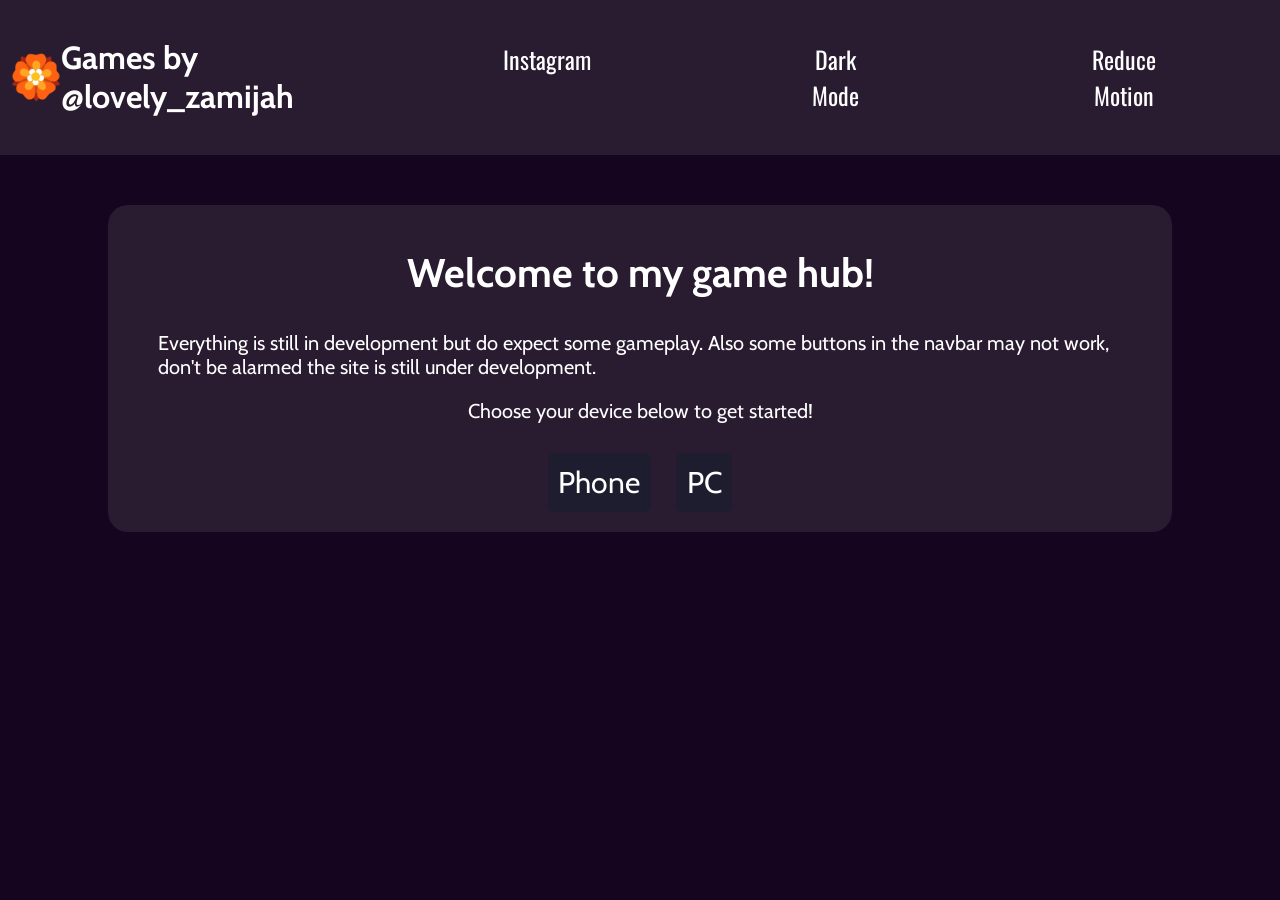
==== index.html @ fb01799e "Update website ui" ====
<!DOCTYPE html>
<html lang="en">
  <head>
    <meta charset="UTF-8" />
    <meta name="viewport" content="width=device-width">
    <title>Games by @lovely_zamijah</title>
    <link rel="icon" href="./assets/icon.png">
    <link href="style.css" rel="stylesheet" type="text/css" />
  </head>

  <body>
    <!-- header row with logo -->
     <header>
        <div class="header">
            <img id="tentacles" src="./assets/icon.png">
            <h1 class="header-text">Games by @lovely_zamijah</h1>
        </div>
        <div class="navbar">
            <ul>
            <!-- <li><a href="#stats">Stats</a></li> -->
            <li><a href="https://www.instagram.com/lovely_zamijah/">Instagram</a></li> 
            <li><button id="theme-button">Dark Mode</button></li>
            <li><button id="motion-button">Reduce Motion</button></li>
            </ul>
        </div>
     </header>

    <!-- background info about company -->
    <!-- <div id="description-container">
        <h2>Welcome to Deep Sea Funding!💰</h2>
        <p>The purpose of our company is to fund independent games. We've been in operation for 12 years.</p>
    </div> -->

    <!-- top games & other interesting stats -->
     <!-- <div id="stats" class="stats-wrapper"><h2>Stats</h2>
    <div class="stats-container">
        <div class="stats-card">
            <h3>Individual Contributions</h3>
            <p id="num-contributions">
            </p>
        </div>
        <div class="stats-card">
            <h3>Total Raised</h3>
            <p id="total-raised">
            </p>
        </div>
        <div class="stats-card">
            <h3>Total Number of Games</h3>
            <p id="num-games">
            </p>
        </div>
     </div>
    <div class="stats-container" id="top-games"> 
        <div class="stats-card" id="first-game">
            <h3>🥇 Top Funded Game</h3>
        </div>
        <div class="stats-card" id="second-game">
            <h3>🥈 Runner Up</h3>
        </div>
    </div>
    </div> -->

    <!-- list of games funded by Sea Monster -->
    <div id="games">
        <h2>Welcome to my game hub!</h2>
        <p>Everything is still in development but do expect some gameplay. Also some buttons in the navbar may not work, don't be alarmed the site is still under development.</p>
        <p>Choose your device below to get started!</p>
        <div id="button-container">
            <button id="mobile-btn">Phone</button>
            <button id="pc-btn">PC</button>
            <!-- <button id="all-btn">All</button> -->
        </div>
        <div id="games-container">

        </div>
    </div>

    <script type="module" src="index.js"></script>
  </body>
</html>
---- style.css ----
@import url('https://fonts.googleapis.com/css2?family=Cabin:wght@400;500;600;700&display=swap');
@import url('https://fonts.googleapis.com/css2?family=Oswald:wght@200..700&family=Pacifico&family=Press+Start+2P&display=swap');

header {
    display: flex;
    flex-direction: row;
    align-items: center;          /* Vertically centers navbar with the title */
    justify-content: space-between; /* Pushes title left, navbar right */
    background-color: var(--light-mode-background-color-2);    /* Move bg color here from .header */
    padding: 1%;
    margin: -10px -10px 0 -10px;  /* Keep your existing margin */
}

.header {
    display: flex;
    align-items: center;
}

/* Unify the look of links and buttons */
.navbar ul li a, 
.navbar ul li button {
    display: inline-block;
    padding: 10px 100px;           /* Adds the 'button' shape */
    text-decoration: none;
    color: white;
    background-color: var(--light-mode-background-color-2);       
    border: none;
    border-radius: 10px;
    cursor: pointer;
    font-family: 'Oswald', sans-serif;
    transition: 0.2s;
    font-size: 24px;
    align-items: center;
}

.navbar ul li button {
    color: white;
    transition-duration: .3s;
}


/* Add a hover effect for that 'clickable' feel */
.navbar ul li a:hover, 
.navbar ul li button:hover {
    background-color: #732f98;       /* Lighten or change color on hover */
    transform: scale(1.05);       /* Subtle pop effect */
}

/* Flexbox layout for the list container */
.navbar ul {
    display: flex;
    justify-content: center;      /* Centers the buttons */
    gap: 15px;                    /* Replaces margin to space items evenly */
    list-style-type: none;
    padding: 0;                   /* Removes default browser list padding */
    margin: 20px 0;
}

body {
    font-family: 'Cabin';
    background-color: var(--light-mode-background-color-1);
}

#tentacles {
    width: 50px;
}

.header h1 {
    color: white;
}

h2 {
    display: flex;
    color: white;
    justify-content: center;
    font-size: 40px;
}

#description-container {
    background-color: var(--light-mode-background-color-2);
    border-radius: 20px;
    padding: 10px 0px;
    margin: 30px 100px;
}

#description-container p {
    display: flex;
    color: white;
    justify-content: center;
    font-size: 20px;
}

#games p {
    display: flex;
    padding: 0px 50px;
    color: white;
    justify-content: center;
    font-size: 20px;
    /* max-width: 500px; */
}

#games {
    background-color: var(--light-mode-background-color-2);
    border-radius: 20px;
    padding: 10px 0px;
    margin: 50px 100px;
}

.stats-wrapper {
    background-color: var(--light-mode-background-color-2);
    border-radius: 20px;
    padding: 10px 0px;
    margin: 30px 200px;
}

.stats-container {
    display: flex;
    flex-wrap: wrap;        /* Keep this! */
    justify-content: center; /* This centers your cards nicely */
    gap: 20px;               /* Use gap instead of margin for spacing */
    background-color: var(--light-mode-background-color-2);
    padding: 20px;
    margin: 0 auto;         /* Centers the container on the page */
    max-width: 900px;      /* Prevents it from getting too wide */
}

.stats-card {
    background-color: var(--light-mode-background-color-3); /* Changed to contrast with the container */
    border-radius: 20px;
    padding: 20px;
    flex: 1 1 200px;        /* The "magic" flex property */
    max-width: 350px;       /* Prevents cards from getting huge */
    text-align: center;
    box-shadow: 0 0 15px rgba(0,0,0,0.2);
}

.stats-card h3, .stats-card p {
    color: white;
}

#num-contributions, #total-raised, #num-games {
    font-size: 50px;
}

#games-container {
    display: flex;
    flex-wrap: wrap;
    justify-content: space-around;
}

.game-img {
    width: 100%;
    border-radius: 5px;
    box-shadow: 0 0 10px #FFFFFF;
}

.game-card {
    color: white;
    display: flex;
    flex-wrap: wrap;
    justify-content: space-around;
    background-color: #12161d;
    padding: 5% 5%;
    margin: 1%;
    width: 400px;
    text-align: center;
    border-radius: 7px;
    transition-duration: .3s;
}

.game-card:hover {
    cursor: pointer;
    box-shadow: 0 0 30px rgb(240, 231, 137);
}

#button-container {
    text-align: center;
}

#button-container button {
    background-color: #1d1d2f;
    cursor: pointer;
    font-family: 'Cabin';
    border: none;
    color: white;
    padding: 1%;
    margin: 1%;
    border-radius: 7px;
    transition-duration: .3s;
    font-size: 30px;
}

#button-container button:hover {
    cursor: pointer;
    box-shadow: 0 0 30px rgb(240, 231, 137);
}

/* ==========================================
   INDIVIDUAL GAME CARD THEMES
   ========================================== */

/* Alien: 2D Theme (Sci-Fi / Minimal) */
.game-card.alien-theme {
    background: #111a24;
    border: 2px dashed #00ffcc;
    color: #e0e0e0;
}

.game-card.alien-theme:hover {
    cursor: pointer;
    box-shadow: 0 4px 30px rgba(0, 255, 204, 0.822);
}

.game-card.alien-theme h3 {
    font-family: 'Press Start 2P', monospace; /* Uses your retro arcade font */
    color: #00ffcc;
}

.game-card.alien-theme p {
    font-family: Tahoma, sans-serif;
    font-weight: bold;
    /* line-height: 1.6; */
}

/* Pong Theme (Retro Arcade Red) */
.game-card.pong-theme {
    background: #1a0505;
    border: 3px dashed #ff3333;
    color: #ffffff;
}
.game-card.pong-theme:hover {
    cursor: pointer;
    box-shadow: 0 4px 30px rgba(255, 51, 51, 0.744);
}
.game-card.pong-theme h3 {
    font-family: 'Press Start 2P', monospace; /* Uses your retro arcade font */
    color: #ff3333;
    text-transform: uppercase;
}
.game-card.pong-theme p {
    font-family: Tahoma, sans-serif;
    font-weight: bold;
    /* line-height: 1.6; */
}

/* Battleship Theme (Retro Arcade Blue) */
.game-card.battleship-theme {
    background: #1c2fae;
    border: 3px dashed #ff3333;
    color: #ffffff;
}
.game-card.battleship-theme:hover {
    cursor: pointer;
    box-shadow: 0 4px 30px rgba(255, 51, 51, 0.759);
}
.game-card.battleship-theme h3 {
    font-family: 'Press Start 2P', monospace; /* Uses your retro arcade font */
    color: #ff3333;
    text-transform: uppercase;
}
.game-card.battleship-theme p {
    font-family: Tahoma, sans-serif;
    font-weight: bold;
}

/* Stories Theme (Romantic Girly Pink) */
.game-card.stories-theme {
    background: #ff1493;
    border: 5px solid #ff69b4;
    color: #4a4a4a;
    border-radius: 20px; /* Softer, rounder corners for the story app */
}
.game-card.stories-theme:hover {
    cursor: pointer;
    box-shadow: 0 4px 30px rgba(255, 105, 180, 0.775);
}
.game-card.stories-theme h3 {
    font-family: 'Pacifico', cursive;
    font-size: 30px;
    line-height: .1;
    color: #fff0f5;
}
.game-card.stories-theme p {
    font-family: Tahoma, sans-serif;
    font-weight: bold;
}

:root {
    --dark-mode-background-color-3: #4a2f58;
    --light-mode-background-color-1: #15051e;
    --light-mode-background-color-2: #291b30;
    --light-mode-background-color-3: #24182a;
}
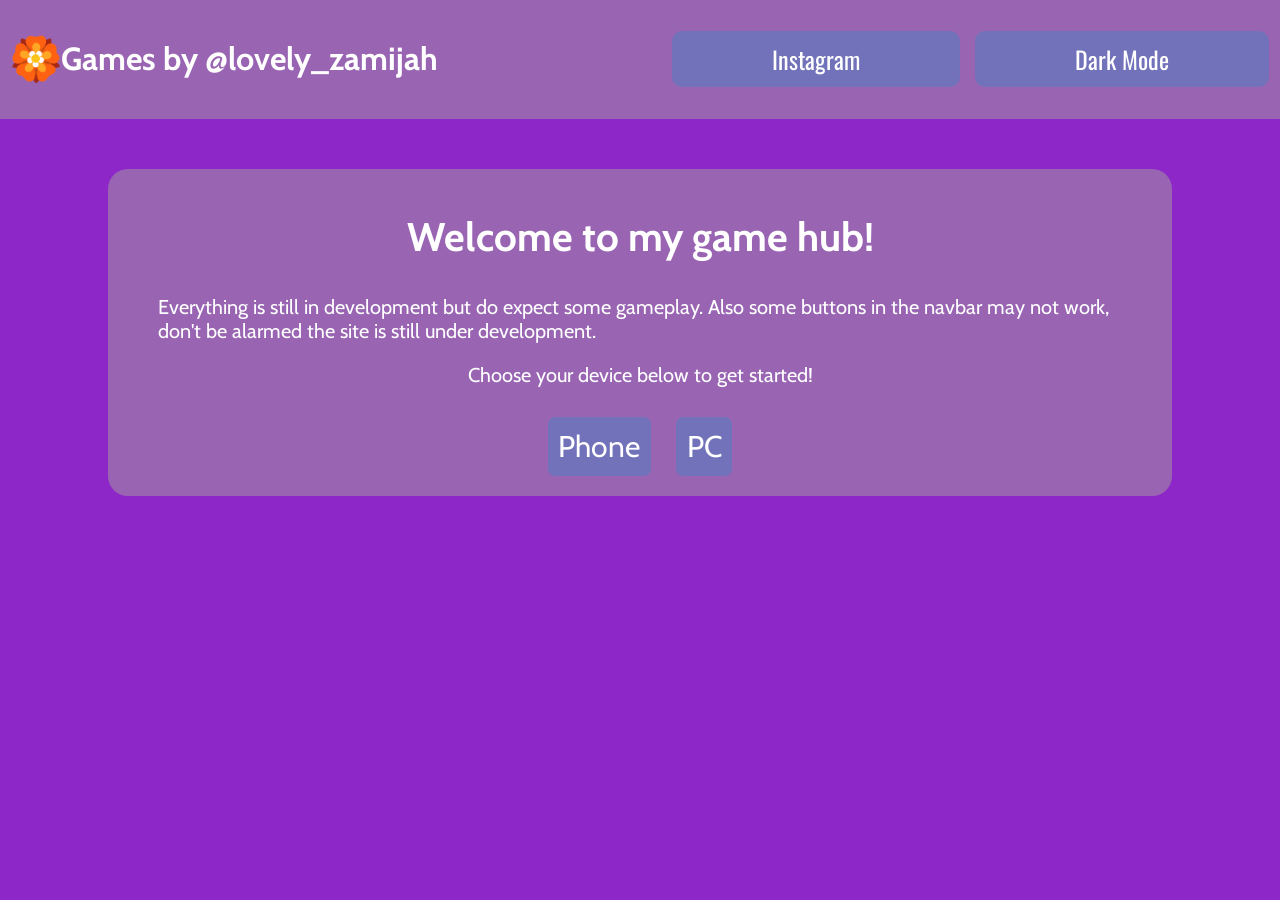
==== commit f7f3af8e: "Implement dark mode" ====
--- a/index.html
+++ b/index.html
@@ -3,9 +3,12 @@
   <head>
     <meta charset="UTF-8" />
     <meta name="viewport" content="width=device-width">
+    <meta name="mobile-web-app-capable" content="yes">
+    <meta name="apple-mobile-web-app-status-bar-style" content="black-translucent">
     <title>Games by @lovely_zamijah</title>
     <link rel="icon" href="./assets/icon.png">
     <link href="style.css" rel="stylesheet" type="text/css" />
+    <link rel="manifest" href="manifest.json">
   </head>
 
   <body>
@@ -20,7 +23,7 @@
             <!-- <li><a href="#stats">Stats</a></li> -->
             <li><a href="https://www.instagram.com/lovely_zamijah/">Instagram</a></li> 
             <li><button id="theme-button">Dark Mode</button></li>
-            <li><button id="motion-button">Reduce Motion</button></li>
+            <!-- <li><button id="motion-button">Reduce Motion</button></li> -->
             </ul>
         </div>
      </header>
--- a/style.css
+++ b/style.css
@@ -11,6 +11,10 @@
     margin: -10px -10px 0 -10px;  /* Keep your existing margin */
 }
 
+.dark-mode header {
+    background-color: var(--dark-mode-background-color-2);
+}
+
 .header {
     display: flex;
     align-items: center;
@@ -23,7 +27,7 @@
     padding: 10px 100px;           /* Adds the 'button' shape */
     text-decoration: none;
     color: white;
-    background-color: var(--light-mode-background-color-2);       
+    background-color: var(--light-mode-buttons);       
     border: none;
     border-radius: 10px;
     cursor: pointer;
@@ -33,6 +37,11 @@
     align-items: center;
 }
 
+.dark-mode .navbar ul li a, 
+.dark-mode .navbar ul li button {
+    background-color: var(--dark-mode-background-color-3);       
+}
+
 .navbar ul li button {
     color: white;
     transition-duration: .3s;
@@ -42,7 +51,13 @@
 /* Add a hover effect for that 'clickable' feel */
 .navbar ul li a:hover, 
 .navbar ul li button:hover {
-    background-color: #732f98;       /* Lighten or change color on hover */
+    background-color: #5f5fb9;       /* Lighten or change color on hover */
+    transform: scale(1.05);       /* Subtle pop effect */
+}
+
+.dark-mode .navbar ul li a:hover, 
+.dark-mode .navbar ul li button:hover {
+    background-color: #401956;       /* Lighten or change color on hover */
     transform: scale(1.05);       /* Subtle pop effect */
 }
 
@@ -61,6 +76,10 @@
     background-color: var(--light-mode-background-color-1);
 }
 
+.dark-mode {
+    background-color: var(--dark-mode-background-color-1);
+}
+
 #tentacles {
     width: 50px;
 }
@@ -104,6 +123,10 @@
     border-radius: 20px;
     padding: 10px 0px;
     margin: 50px 100px;
+}
+
+.dark-mode #games {
+    background-color: var(--dark-mode-background-color-2);
 }
 
 .stats-wrapper {
@@ -154,7 +177,7 @@
     box-shadow: 0 0 10px #FFFFFF;
 }
 
-.game-card {
+/* .game-card {
     color: white;
     display: flex;
     flex-wrap: wrap;
@@ -166,6 +189,21 @@
     text-align: center;
     border-radius: 7px;
     transition-duration: .3s;
+} */
+.game-card {
+    color: white;
+    display: flex;
+    flex-direction: column; /* Organizes contents stacked neatly from top to bottom */
+    /* align-items: center; */
+    background-color: #12161d;
+    padding: 20px;          /* Switched from % to static padding for tighter mobile spacing */
+    margin: 15px 0px;      
+    width: 100%;            /* Force card to fill container width on mobile */
+    max-width: 400px;       /* PREVENTS the card from ever stretching larger than 400px on desktop */
+    /* text-align: center; */
+    border-radius: 7px;
+    transition-duration: .3s;
+    box-sizing: border-box; /* Ensures padding doesn't break the width calculations */
 }
 
 .game-card:hover {
@@ -178,7 +216,7 @@
 }
 
 #button-container button {
-    background-color: #1d1d2f;
+    background-color: var(--light-mode-buttons);
     cursor: pointer;
     font-family: 'Cabin';
     border: none;
@@ -190,9 +228,18 @@
     font-size: 30px;
 }
 
+.dark-mode #button-container button {
+    background-color: var(--dark-mode-buttons);
+}
+
 #button-container button:hover {
     cursor: pointer;
-    box-shadow: 0 0 30px rgb(240, 231, 137);
+    box-shadow: 0 0 30px rgb(149, 29, 213);
+}
+
+.dark-mode #button-container button:hover {
+    cursor: pointer;
+    box-shadow: 0 0 30px rgb(204, 137, 240);
 }
 
 /* ==========================================
@@ -283,11 +330,111 @@
 .game-card.stories-theme p {
     font-family: Tahoma, sans-serif;
     font-weight: bold;
+    line-height: 1.1;
+}
+
+/* ==========================================
+   MOBILE-FIRST RESPONSIVE BREAKPOINT
+   ========================================== */
+@media (max-width: 768px) {
+    
+    /* 1. Shrink Header Padding & Re-stack Content */
+    header {
+        flex-direction: column !important; /* Stack branding title above nav links if needed */
+        gap: 15px;
+        padding: 15px !important;
+        text-align: center;
+    }
+
+    .header h1 {
+        font-size: 28px !important; /* Scale title text way down */
+    }
+
+    /* 2. Compact the Navigation Link Bar */
+    .navbar ul {
+        flex-direction: row;
+        flex-wrap: wrap; /* Allows navigation options to break onto 2 lines instead of clipping */
+        gap: 8px;
+        width: 100%;
+        justify-content: center;
+    }
+
+    .navbar ul li a, 
+    .navbar ul li button {
+        padding: 8px 16px !important; /* Shrink those massive 100px desktop button wings down */
+        font-size: 16px !important;   /* Highly legible on mobile screens */
+    }
+
+    /* 3. Pull in Side Margins on Page Sections */
+    #description-container, 
+    #games, 
+    .stats-wrapper {
+        margin: 15px 10px !important; /* Pulls containers tight to screen edges, maximizing room */
+        padding: 15px 10px !important;
+    }
+
+    h2 {
+        font-size: 26px !important; /* Shrink sectional titles like "Stats" and "Our Games" */
+    }
+
+    #description-container p, 
+    #games p {
+        font-size: 14px !important; /* Highly readable description sizes on tiny displays */
+        text-align: center;
+        padding: 0 10px;
+    }
+
+    /* 4. Optimize the Stat Display Area */
+    .stats-container {
+        padding: 10px !important;
+        gap: 12px;
+    }
+
+    .stats-card {
+        padding: 12px !important;
+        flex: 1 1 100%; /* Forces cards to safely occupy full row width when space gets tight */
+    }
+
+    #num-contributions, 
+    #total-raised, 
+    #num-games {
+        font-size: 32px !important; /* Shrink big counter readouts so they stay on one line */
+    }
+
+    /* 5. Responsive Button Row Filter Control Settings */
+    #button-container button {
+        font-size: 16px !important; /* Shrinks Device Filter Text sizes */
+        padding: 10px 15px !important;
+        margin: 4px;
+    }
+
+    /* 6. Enforce Tight Column Grids for Your Games */
+    #games-container {
+        display: flex;
+        flex-direction: column;
+        align-items: center; /* Centers cards vertically on portrait screens */
+        width: 100%;
+        padding: 0 15px;     /* Leaves a safe 15px breathing gutter on screen edges */
+    }
+
+    /* ADD THIS REFINEMENT BLOCK BELOW IT */
+    .game-card {
+        width: 70% !important; /* Force cards to scale dynamically down with the grid */
+        margin: 15px 0px !important; /* CLEARS OUT horizontal margins so they don't add to width! */
+    }
+
+    .game-img {
+        box-shadow: 0 0 5px rgba(255, 255, 255, 0.5) !important; /* Soften image shadow on tiny mobile screens */
+    }
 }
 
 :root {
-    --dark-mode-background-color-3: #4a2f58;
-    --light-mode-background-color-1: #15051e;
-    --light-mode-background-color-2: #291b30;
-    --light-mode-background-color-3: #24182a;
-}+    --light-mode-buttons: #7272ba;
+    --light-mode-background-color-1: #8d27c8;
+    --light-mode-background-color-2: #9965b3;
+    --light-mode-background-color-3: #573b65;
+    --dark-mode-buttons: #1d1d2f;
+    --dark-mode-background-color-1: #15051e;
+    --dark-mode-background-color-2: #291b30;
+    --dark-mode-background-color-3: #24182a;
+}
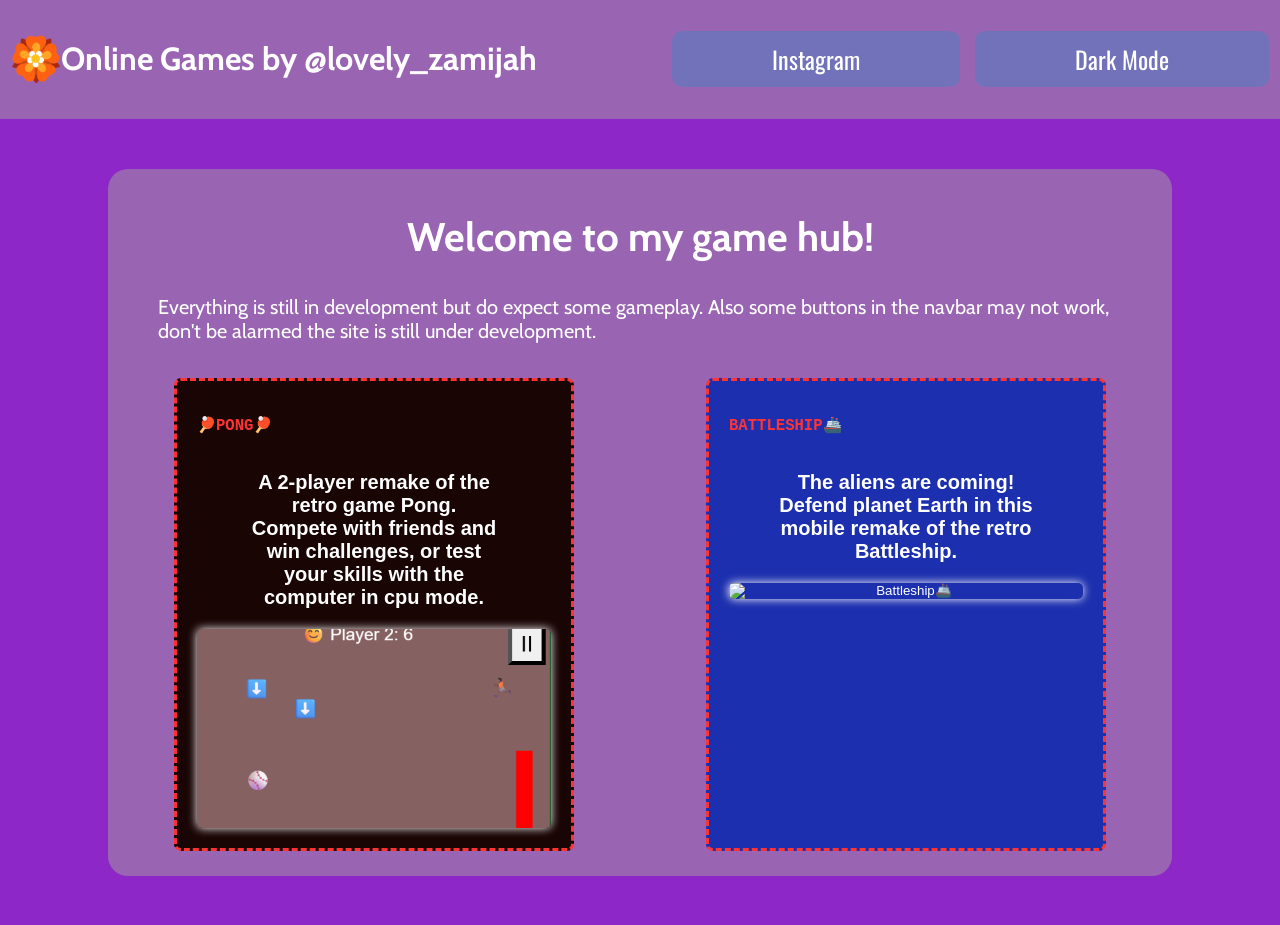
==== commit cde4d185: "Update game site for pc only" ====
--- a/index.html
+++ b/index.html
@@ -16,7 +16,7 @@
      <header>
         <div class="header">
             <img id="tentacles" src="./assets/icon.png">
-            <h1 class="header-text">Games by @lovely_zamijah</h1>
+            <h1 class="header-text">Online Games by @lovely_zamijah</h1>
         </div>
         <div class="navbar">
             <ul>
@@ -67,12 +67,12 @@
     <div id="games">
         <h2>Welcome to my game hub!</h2>
         <p>Everything is still in development but do expect some gameplay. Also some buttons in the navbar may not work, don't be alarmed the site is still under development.</p>
-        <p>Choose your device below to get started!</p>
-        <div id="button-container">
+        <!-- <p>Choose your device below to get started!</p> -->
+        <!-- <div id="button-container">
             <button id="mobile-btn">Phone</button>
             <button id="pc-btn">PC</button>
-            <!-- <button id="all-btn">All</button> -->
-        </div>
+            <button id="all-btn">All</button>
+        </div> -->
         <div id="games-container">
 
         </div>
--- a/style.css
+++ b/style.css
@@ -333,6 +333,29 @@
     line-height: 1.1;
 }
 
+/* Invasion Theme (Sci-Fi / Minimal) */
+.game-card.invasion-theme {
+    background: #111a24;
+    border: 2px dashed #00ffcc;
+    color: #e0e0e0;
+}
+
+.game-card.invasion-theme:hover {
+    cursor: pointer;
+    box-shadow: 0 4px 30px rgba(0, 255, 204, 0.822);
+}
+
+.game-card.invasion-theme h3 {
+    font-family: 'Press Start 2P', monospace; /* Uses your retro arcade font */
+    color: #00ffcc;
+}
+
+.game-card.invasion-theme p {
+    font-family: Tahoma, sans-serif;
+    font-weight: bold;
+    /* line-height: 1.6; */
+}
+
 /* ==========================================
    MOBILE-FIRST RESPONSIVE BREAKPOINT
    ========================================== */
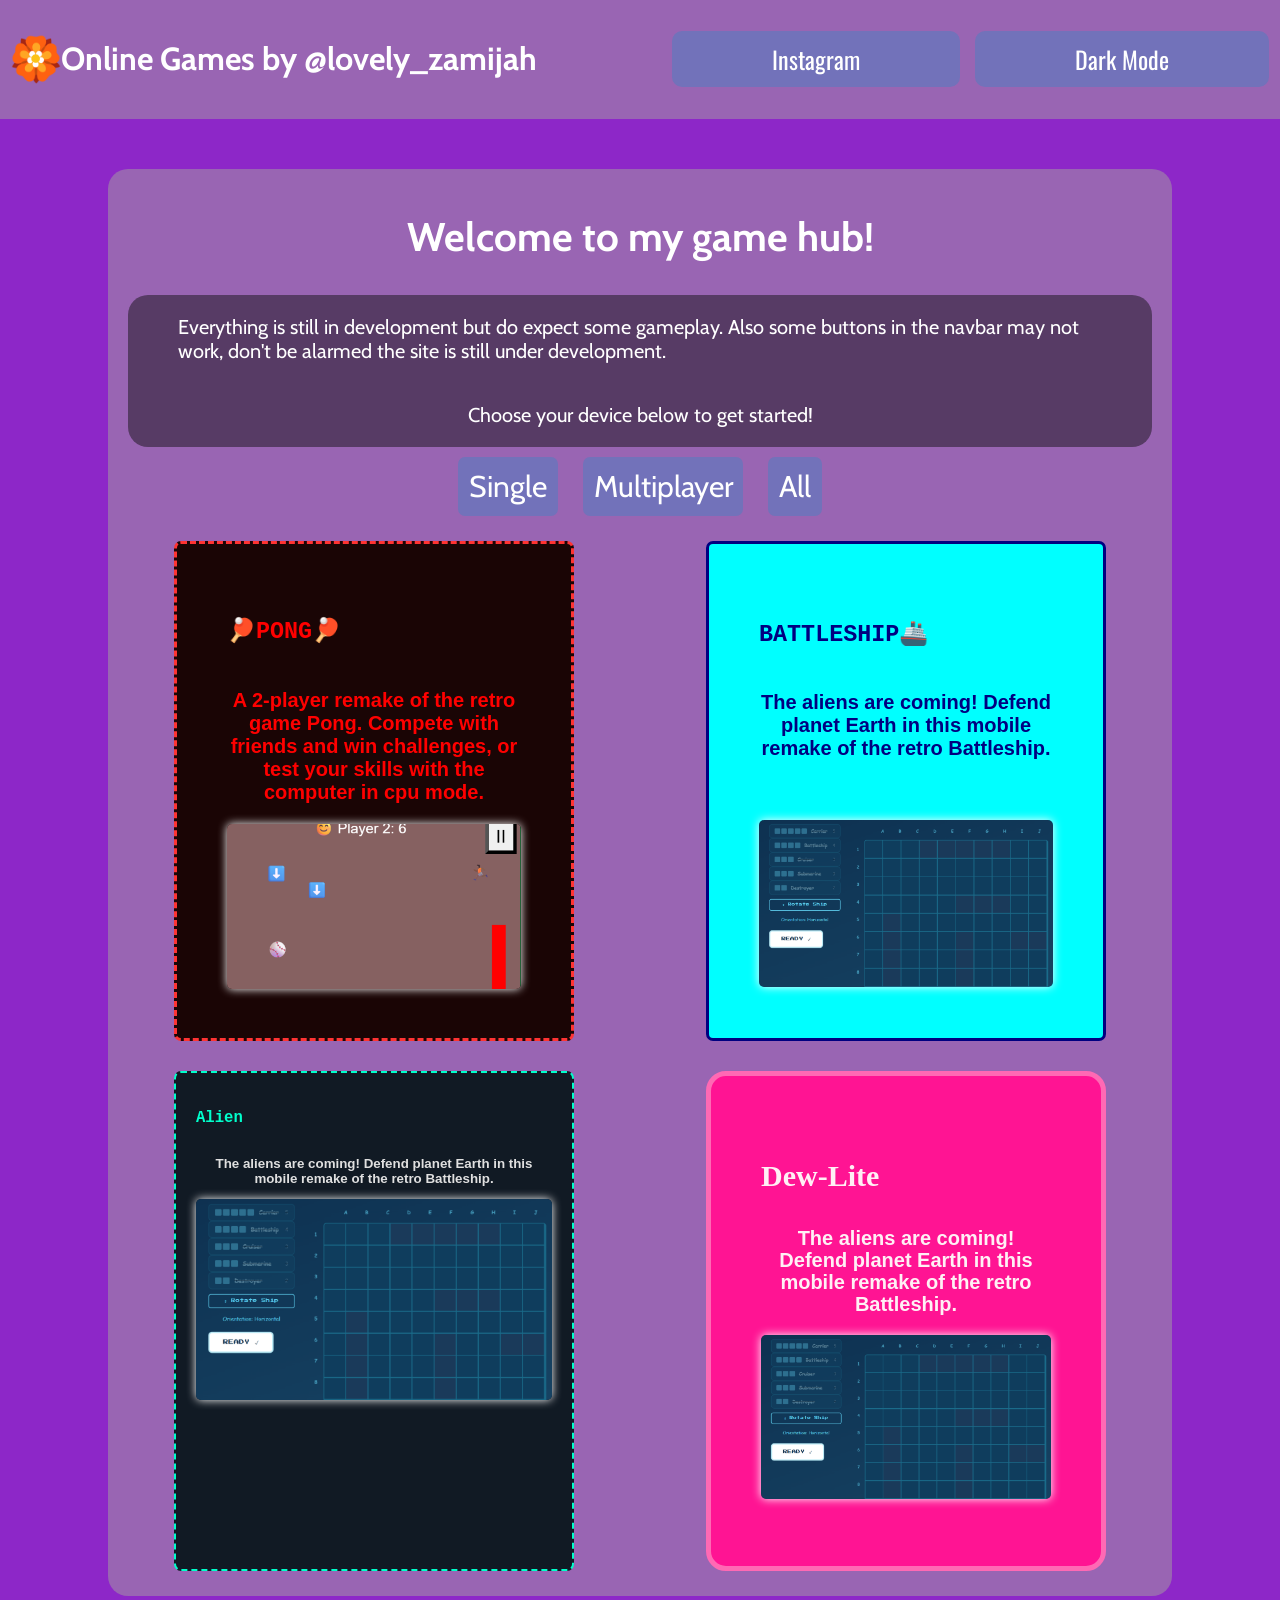
==== commit 2a47fadf: "Refactor code structure for improved readability and maintainability" ====
--- a/index.html
+++ b/index.html
@@ -66,13 +66,15 @@
     <!-- list of games funded by Sea Monster -->
     <div id="games">
         <h2>Welcome to my game hub!</h2>
-        <p>Everything is still in development but do expect some gameplay. Also some buttons in the navbar may not work, don't be alarmed the site is still under development.</p>
-        <!-- <p>Choose your device below to get started!</p> -->
-        <!-- <div id="button-container">
-            <button id="mobile-btn">Phone</button>
-            <button id="pc-btn">PC</button>
+        <section id="announcements">
+            <p>Everything is still in development but do expect some gameplay. Also some buttons in the navbar may not work, don't be alarmed the site is still under development.</p>
+            <p>Choose your device below to get started!</p>
+        </section>
+        <div id="button-container">
+            <button id="single-btn">Single</button>
+            <button id="multi-btn">Multiplayer</button>
             <button id="all-btn">All</button>
-        </div> -->
+        </div>
         <div id="games-container">
 
         </div>
--- a/style.css
+++ b/style.css
@@ -109,12 +109,17 @@
     font-size: 20px;
 }
 
-#games p {
-    display: flex;
+#announcements {
+    display: flex;
+    flex-direction: column;
     padding: 0px 50px;
-    color: white;
-    justify-content: center;
+    justify-content: center;
+    align-items: center;
     font-size: 20px;
+    color: white;
+    background-color: var(--light-mode-background-color-3);
+    margin: 0px 20px;
+    border-radius: 20px;
     /* max-width: 500px; */
 }
 
@@ -177,21 +182,7 @@
     box-shadow: 0 0 10px #FFFFFF;
 }
 
-/* .game-card {
-    color: white;
-    display: flex;
-    flex-wrap: wrap;
-    justify-content: space-around;
-    background-color: #12161d;
-    padding: 5% 5%;
-    margin: 1%;
-    width: 400px;
-    text-align: center;
-    border-radius: 7px;
-    transition-duration: .3s;
-} */
 .game-card {
-    color: white;
     display: flex;
     flex-direction: column; /* Organizes contents stacked neatly from top to bottom */
     /* align-items: center; */
@@ -200,6 +191,7 @@
     margin: 15px 0px;      
     width: 100%;            /* Force card to fill container width on mobile */
     max-width: 400px;       /* PREVENTS the card from ever stretching larger than 400px on desktop */
+    height: 500px;
     /* text-align: center; */
     border-radius: 7px;
     transition-duration: .3s;
@@ -273,7 +265,11 @@
 .game-card.pong-theme {
     background: #1a0505;
     border: 3px dashed #ff3333;
-    color: #ffffff;
+    color: red;
+    display: flex;
+    padding: 0px 50px;
+    justify-content: center;
+    font-size: 20px;
 }
 .game-card.pong-theme:hover {
     cursor: pointer;
@@ -281,7 +277,6 @@
 }
 .game-card.pong-theme h3 {
     font-family: 'Press Start 2P', monospace; /* Uses your retro arcade font */
-    color: #ff3333;
     text-transform: uppercase;
 }
 .game-card.pong-theme p {
@@ -292,42 +287,51 @@
 
 /* Battleship Theme (Retro Arcade Blue) */
 .game-card.battleship-theme {
-    background: #1c2fae;
-    border: 3px dashed #ff3333;
-    color: #ffffff;
+    background: aqua;
+    border: 3px solid navy;
+    color: navy;
+    display: flex;
+    padding: 0px 50px;
+    justify-content: center;
+    font-size: 20px;
 }
 .game-card.battleship-theme:hover {
     cursor: pointer;
-    box-shadow: 0 4px 30px rgba(255, 51, 51, 0.759);
+    box-shadow: 0 4px 30px rgba(1, 22, 51, 0.759);
 }
 .game-card.battleship-theme h3 {
     font-family: 'Press Start 2P', monospace; /* Uses your retro arcade font */
-    color: #ff3333;
     text-transform: uppercase;
 }
 .game-card.battleship-theme p {
     font-family: Tahoma, sans-serif;
     font-weight: bold;
 }
-
-/* Stories Theme (Romantic Girly Pink) */
-.game-card.stories-theme {
+.game-card.battleship-theme img {
+    margin-top: 40px;
+}
+    
+/* Dew Theme (Romantic Girly Pink) */
+.game-card.dew-theme {
     background: #ff1493;
     border: 5px solid #ff69b4;
-    color: #4a4a4a;
+    color: #fff0f5;;
     border-radius: 20px; /* Softer, rounder corners for the story app */
-}
-.game-card.stories-theme:hover {
+    display: flex;
+    padding: 0px 50px;
+    justify-content: center;
+    font-size: 20px;
+}
+.game-card.dew-theme:hover {
     cursor: pointer;
     box-shadow: 0 4px 30px rgba(255, 105, 180, 0.775);
 }
-.game-card.stories-theme h3 {
+.game-card.dew-theme h3 {
     font-family: 'Pacifico', cursive;
     font-size: 30px;
     line-height: .1;
-    color: #fff0f5;
-}
-.game-card.stories-theme p {
+}
+.game-card.dew-theme p {
     font-family: Tahoma, sans-serif;
     font-weight: bold;
     line-height: 1.1;
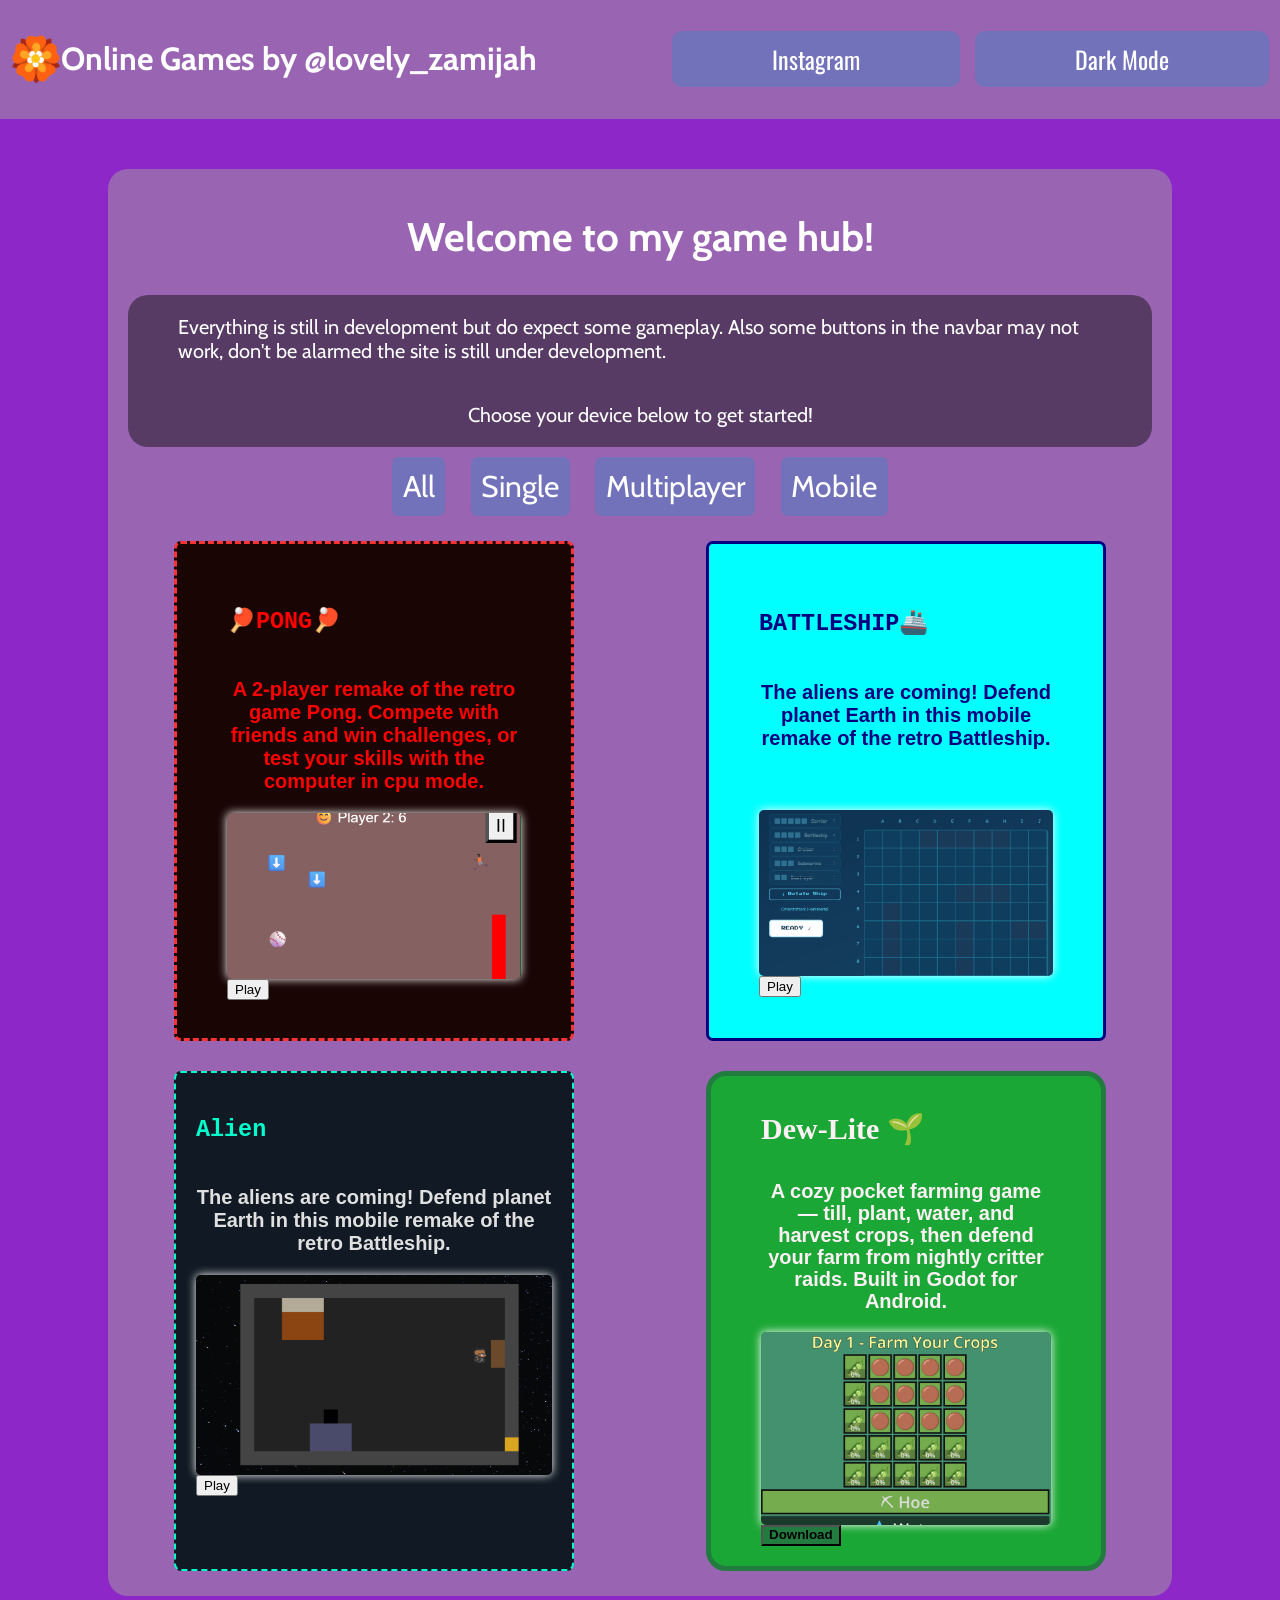
==== commit aa6b6977: "Refactor code structure for improved readability and maintainability" ====
--- a/index.html
+++ b/index.html
@@ -71,9 +71,10 @@
             <p>Choose your device below to get started!</p>
         </section>
         <div id="button-container">
+            <button id="all-btn">All</button>
             <button id="single-btn">Single</button>
             <button id="multi-btn">Multiplayer</button>
-            <button id="all-btn">All</button>
+            <button id="mobile-btn">Mobile</button>
         </div>
         <div id="games-container">
 
--- a/style.css
+++ b/style.css
@@ -243,6 +243,7 @@
     background: #111a24;
     border: 2px dashed #00ffcc;
     color: #e0e0e0;
+    font-size: 20px;
 }
 
 .game-card.alien-theme:hover {
@@ -313,8 +314,8 @@
     
 /* Dew Theme (Romantic Girly Pink) */
 .game-card.dew-theme {
-    background: #ff1493;
-    border: 5px solid #ff69b4;
+    background: #1ba735;
+    border: 5px solid #227c40;
     color: #fff0f5;;
     border-radius: 20px; /* Softer, rounder corners for the story app */
     display: flex;
@@ -324,7 +325,7 @@
 }
 .game-card.dew-theme:hover {
     cursor: pointer;
-    box-shadow: 0 4px 30px rgba(255, 105, 180, 0.775);
+    box-shadow: 0 4px 30px rgba(38, 203, 76, 0.775);
 }
 .game-card.dew-theme h3 {
     font-family: 'Pacifico', cursive;
@@ -332,6 +333,14 @@
     line-height: .1;
 }
 .game-card.dew-theme p {
+    font-family: Tahoma, sans-serif;
+    font-weight: bold;
+    line-height: 1.1;
+}
+
+.game-card.dew-theme button {
+    background-color: #227c40;
+    cursor: pointer;
     font-family: Tahoma, sans-serif;
     font-weight: bold;
     line-height: 1.1;
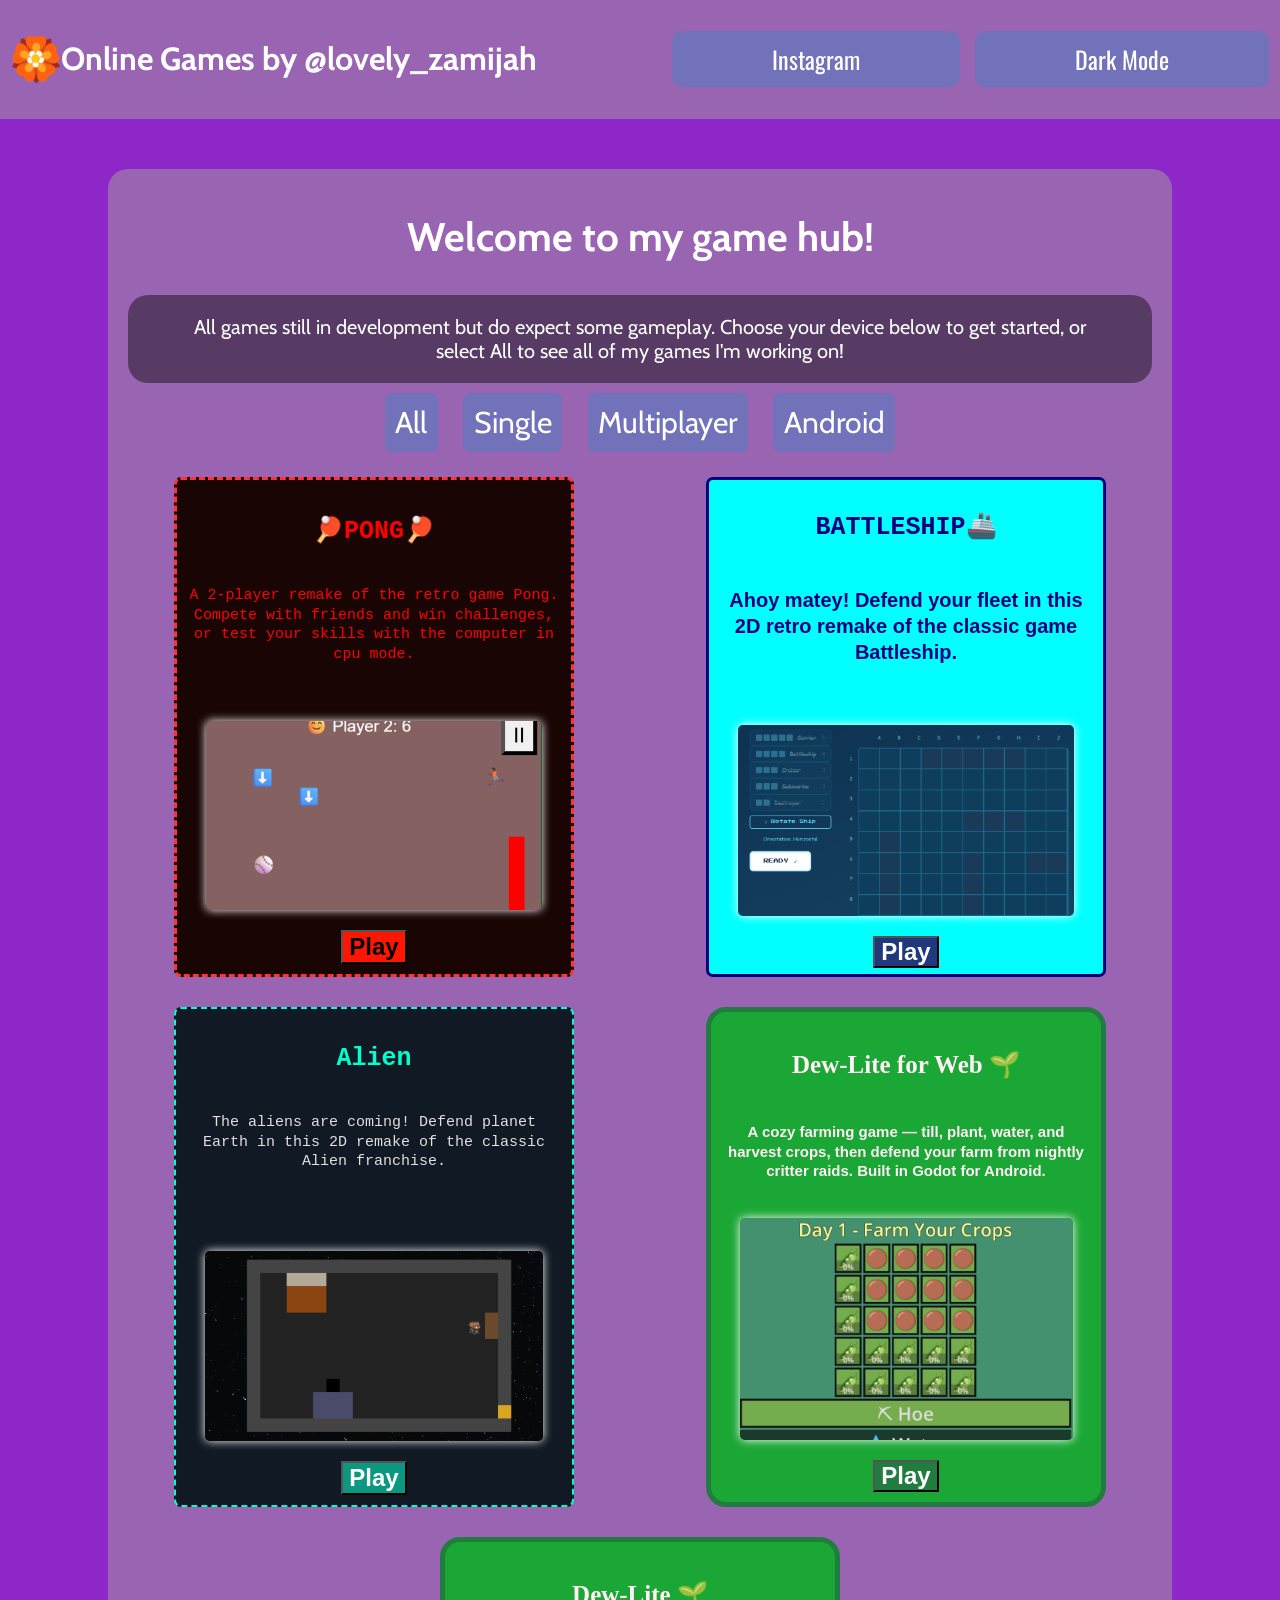
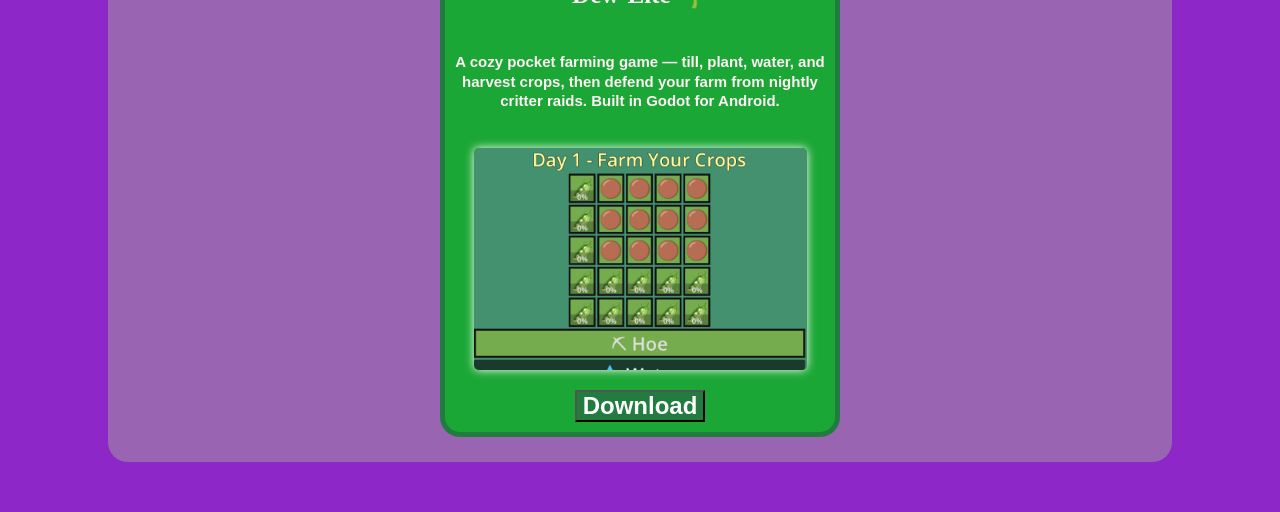
==== commit 2dded2c1: "Add Dew-Lite web export & UI updates Add full Dew-Lite web export under dewlite/ (Dew-Lite.html, Dew" ====
--- a/index.html
+++ b/index.html
@@ -67,14 +67,13 @@
     <div id="games">
         <h2>Welcome to my game hub!</h2>
         <section id="announcements">
-            <p>Everything is still in development but do expect some gameplay. Also some buttons in the navbar may not work, don't be alarmed the site is still under development.</p>
-            <p>Choose your device below to get started!</p>
+            <p>All games still in development but do expect some gameplay. Choose your device below to get started, or select All to see all of my games I'm working on!</p>
         </section>
         <div id="button-container">
             <button id="all-btn">All</button>
             <button id="single-btn">Single</button>
             <button id="multi-btn">Multiplayer</button>
-            <button id="mobile-btn">Mobile</button>
+            <button id="mobile-btn">Android</button>
         </div>
         <div id="games-container">
 
--- a/style.css
+++ b/style.css
@@ -115,12 +115,12 @@
     padding: 0px 50px;
     justify-content: center;
     align-items: center;
+    text-align: center;
     font-size: 20px;
     color: white;
     background-color: var(--light-mode-background-color-3);
     margin: 0px 20px;
     border-radius: 20px;
-    /* max-width: 500px; */
 }
 
 #games {
@@ -176,31 +176,42 @@
     justify-content: space-around;
 }
 
+.game-card {
+  display: flex;
+  flex-direction: column; 
+  align-items: center;        /* 1. HORIZONTALLY CENTERS the text and image inside the card */
+  background-color: #1a161d;
+  padding: 10px;
+  margin: 15px 0px;
+  width: 100%;
+  max-width: 400px;
+  height: 500px;             /* Explicit height is good; ensures there is space at the bottom */
+  border-radius: 7px;
+  box-sizing: border-box;
+}
+
 .game-img {
-    width: 100%;
-    border-radius: 5px;
-    box-shadow: 0 0 10px #FFFFFF;
-}
-
-.game-card {
-    display: flex;
-    flex-direction: column; /* Organizes contents stacked neatly from top to bottom */
-    /* align-items: center; */
-    background-color: #12161d;
-    padding: 20px;          /* Switched from % to static padding for tighter mobile spacing */
-    margin: 15px 0px;      
-    width: 100%;            /* Force card to fill container width on mobile */
-    max-width: 400px;       /* PREVENTS the card from ever stretching larger than 400px on desktop */
-    height: 500px;
-    /* text-align: center; */
-    border-radius: 7px;
+  margin-top: auto;          /* 2. VERTICALLY PUSHES the image to the absolute bottom of the card */
+  width: 90%;
+  border-radius: 5px;
+  box-shadow: 0 0 10px #FFFFFF;
+}
+
+.game-card button {
+    cursor: pointer;
+    font-size: 24px;
+    margin-top: 20px;
+    font-weight: bold;
     transition-duration: .3s;
-    box-sizing: border-box; /* Ensures padding doesn't break the width calculations */
-}
-
-.game-card:hover {
-    cursor: pointer;
-    box-shadow: 0 0 30px rgb(240, 231, 137);
+}
+
+.game-card h3 {
+    font-size: 25px;
+}
+
+.game-card p {
+    font-size: 15px;
+    line-height: 1.3;
 }
 
 #button-container {
@@ -243,23 +254,21 @@
     background: #111a24;
     border: 2px dashed #00ffcc;
     color: #e0e0e0;
-    font-size: 20px;
-}
-
-.game-card.alien-theme:hover {
-    cursor: pointer;
+    font-size: clamp(0.85rem, 3vw, 1rem);
+    font-family: 'Press Start 2P', monospace;
+}
+
+.game-card.alien-theme button:hover {
     box-shadow: 0 4px 30px rgba(0, 255, 204, 0.822);
 }
 
 .game-card.alien-theme h3 {
-    font-family: 'Press Start 2P', monospace; /* Uses your retro arcade font */
     color: #00ffcc;
 }
 
-.game-card.alien-theme p {
-    font-family: Tahoma, sans-serif;
-    font-weight: bold;
-    /* line-height: 1.6; */
+.game-card.alien-theme button {
+    background-color: #0c9780;
+    color: white;
 }
 
 /* Pong Theme (Retro Arcade Red) */
@@ -268,22 +277,21 @@
     border: 3px dashed #ff3333;
     color: red;
     display: flex;
-    padding: 0px 50px;
-    justify-content: center;
-    font-size: 20px;
-}
-.game-card.pong-theme:hover {
-    cursor: pointer;
+    justify-content: center;
+    font-size: clamp(0.85rem, 3vw, 1rem);
+    font-family: 'Press Start 2P', monospace;
+}
+
+.game-card.pong-theme button:hover {
     box-shadow: 0 4px 30px rgba(255, 51, 51, 0.744);
 }
+
 .game-card.pong-theme h3 {
-    font-family: 'Press Start 2P', monospace; /* Uses your retro arcade font */
     text-transform: uppercase;
 }
-.game-card.pong-theme p {
-    font-family: Tahoma, sans-serif;
-    font-weight: bold;
-    /* line-height: 1.6; */
+
+.game-card.pong-theme button {
+    background-color: #ff1500;
 }
 
 /* Battleship Theme (Retro Arcade Blue) */
@@ -292,50 +300,59 @@
     border: 3px solid navy;
     color: navy;
     display: flex;
-    padding: 0px 50px;
-    justify-content: center;
-    font-size: 20px;
-}
-.game-card.battleship-theme:hover {
-    cursor: pointer;
+    justify-content: center;
+    font-size: clamp(0.85rem, 3vw, 1rem);
+}
+
+.game-card.battleship-theme button:hover {
     box-shadow: 0 4px 30px rgba(1, 22, 51, 0.759);
 }
+
 .game-card.battleship-theme h3 {
     font-family: 'Press Start 2P', monospace; /* Uses your retro arcade font */
     text-transform: uppercase;
 }
+
 .game-card.battleship-theme p {
     font-family: Tahoma, sans-serif;
+    font-size: 20px;
     font-weight: bold;
 }
+
 .game-card.battleship-theme img {
     margin-top: 40px;
+}
+
+.game-card.battleship-theme button {
+    background-color: #22387c;
+    font-family: Tahoma, sans-serif;
+    color: white;
+    line-height: 1.1;
 }
     
 /* Dew Theme (Romantic Girly Pink) */
 .game-card.dew-theme {
     background: #1ba735;
     border: 5px solid #227c40;
-    color: #fff0f5;;
+    color: #fff0f5;
     border-radius: 20px; /* Softer, rounder corners for the story app */
     display: flex;
-    padding: 0px 50px;
-    justify-content: center;
-    font-size: 20px;
-}
-.game-card.dew-theme:hover {
-    cursor: pointer;
+    justify-content: center;
+    font-size: clamp(0.85rem, 3vw, 1rem);
+}
+
+.game-card.dew-theme button:hover {
     box-shadow: 0 4px 30px rgba(38, 203, 76, 0.775);
 }
+
 .game-card.dew-theme h3 {
     font-family: 'Pacifico', cursive;
-    font-size: 30px;
-    line-height: .1;
-}
+    line-height: 1.4;
+}
+
 .game-card.dew-theme p {
     font-family: Tahoma, sans-serif;
     font-weight: bold;
-    line-height: 1.1;
 }
 
 .game-card.dew-theme button {
@@ -343,6 +360,7 @@
     cursor: pointer;
     font-family: Tahoma, sans-serif;
     font-weight: bold;
+    color: white;
     line-height: 1.1;
 }
 
@@ -366,7 +384,6 @@
 .game-card.invasion-theme p {
     font-family: Tahoma, sans-serif;
     font-weight: bold;
-    /* line-height: 1.6; */
 }
 
 /* ==========================================
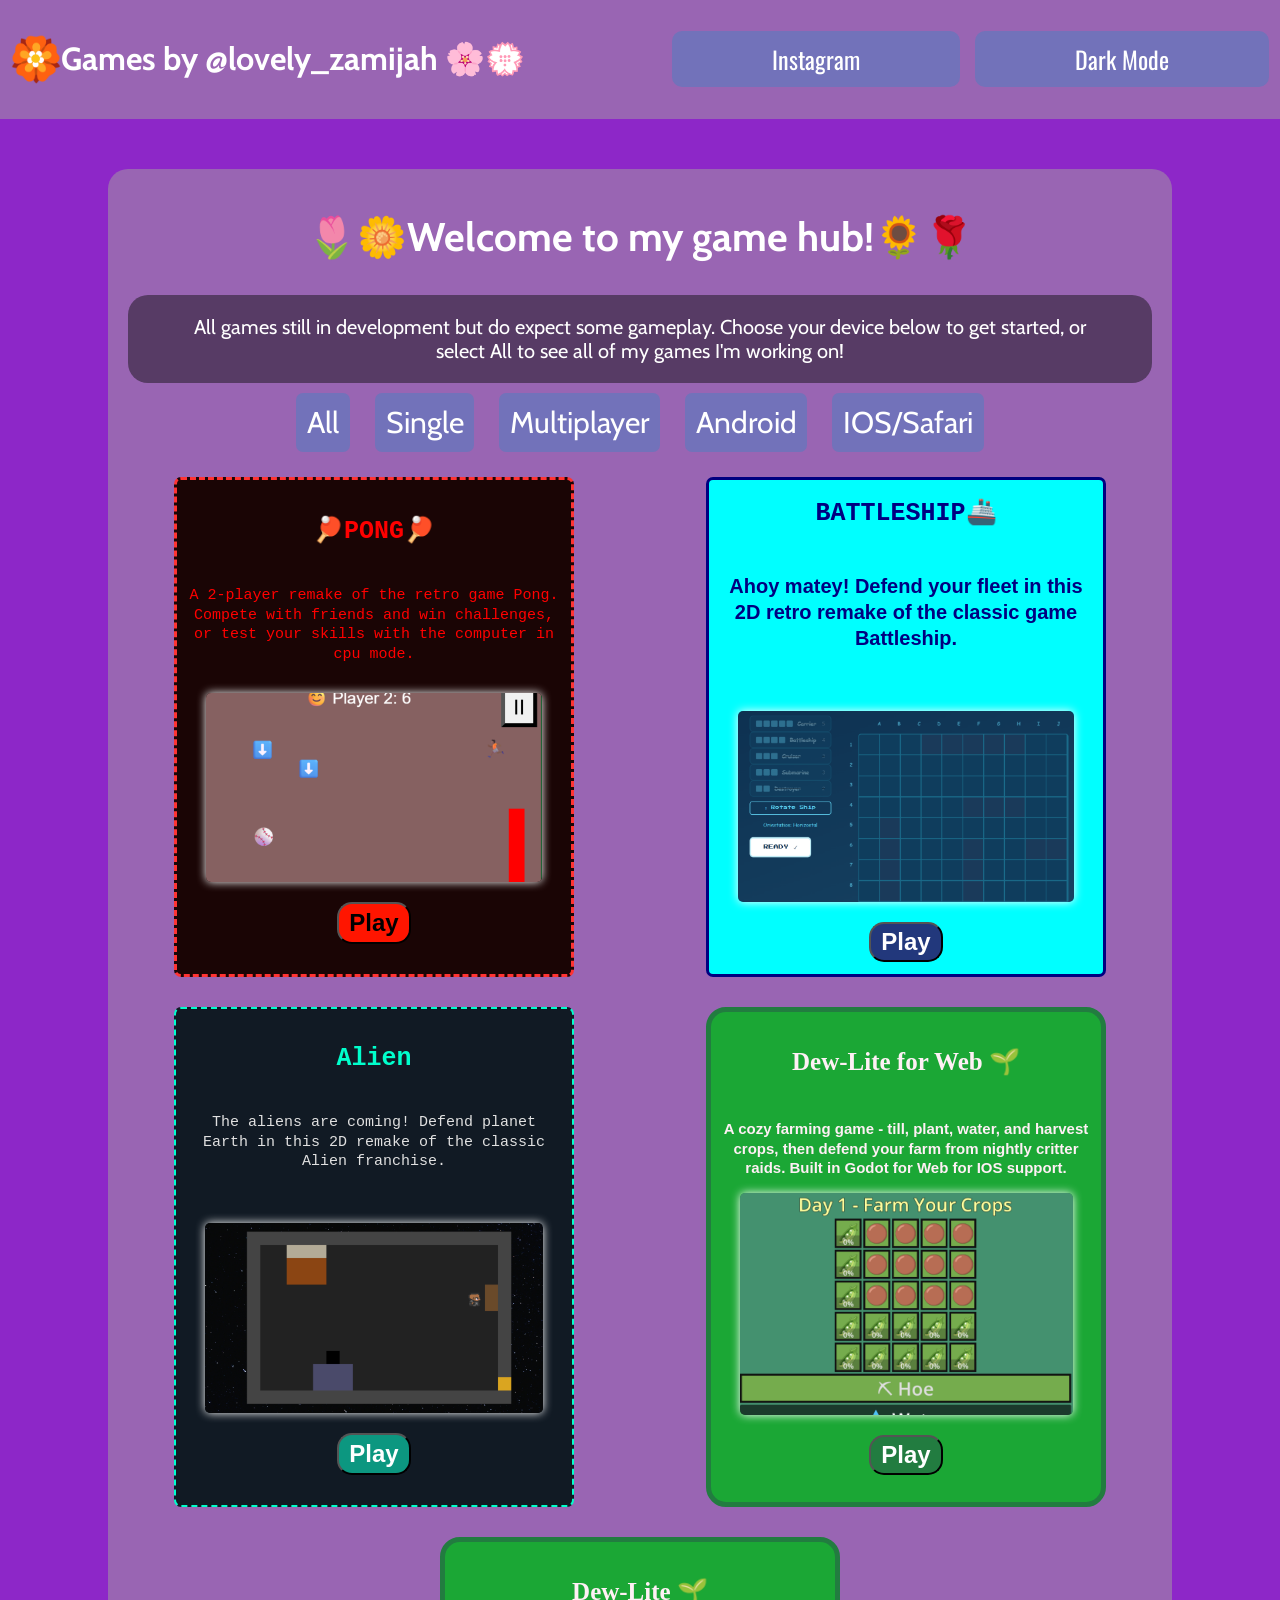
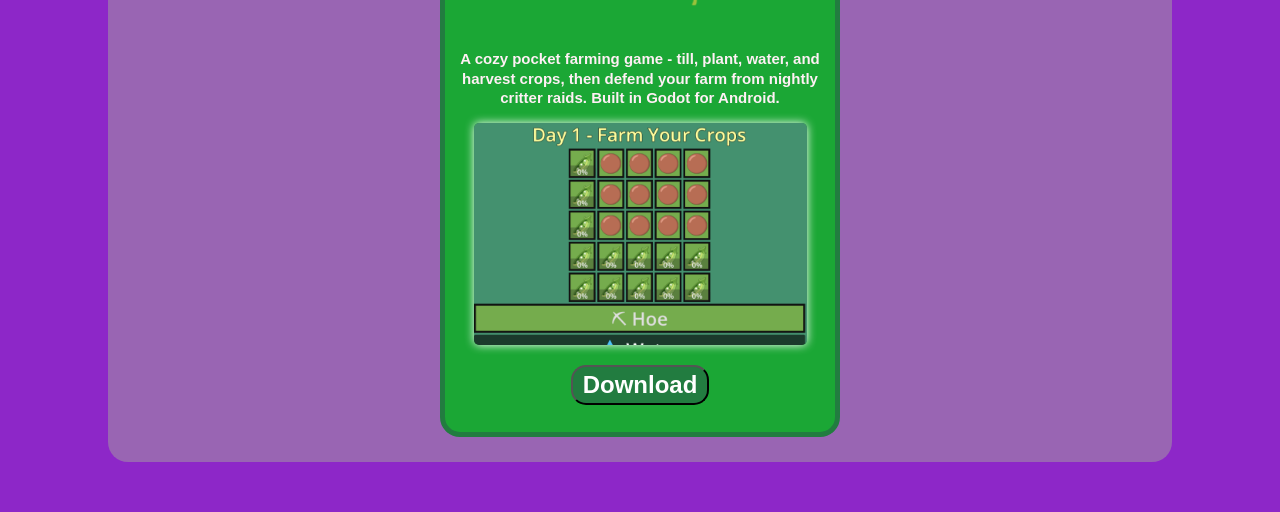
==== commit 5c0ddc73: "Add web game filter and iOS launch This commit adds the Web version of Dew-Lite to the catalog, upda" ====
--- a/index.html
+++ b/index.html
@@ -16,7 +16,7 @@
      <header>
         <div class="header">
             <img id="tentacles" src="./assets/icon.png">
-            <h1 class="header-text">Online Games by @lovely_zamijah</h1>
+            <h1 class="header-text">Games by @lovely_zamijah 🌸💮</h1>
         </div>
         <div class="navbar">
             <ul>
@@ -65,7 +65,7 @@
 
     <!-- list of games funded by Sea Monster -->
     <div id="games">
-        <h2>Welcome to my game hub!</h2>
+        <h2>🌷🌼Welcome to my game hub!🌻🌹</h2>
         <section id="announcements">
             <p>All games still in development but do expect some gameplay. Choose your device below to get started, or select All to see all of my games I'm working on!</p>
         </section>
@@ -74,6 +74,7 @@
             <button id="single-btn">Single</button>
             <button id="multi-btn">Multiplayer</button>
             <button id="mobile-btn">Android</button>
+            <button id="web-btn">IOS/Safari</button>
         </div>
         <div id="games-container">
 
--- a/style.css
+++ b/style.css
@@ -200,9 +200,11 @@
 .game-card button {
     cursor: pointer;
     font-size: 24px;
-    margin-top: 20px;
+    margin: 20px 0px;
     font-weight: bold;
     transition-duration: .3s;
+    border-radius: 15px;
+    padding: 5px 10px;
 }
 
 .game-card h3 {
